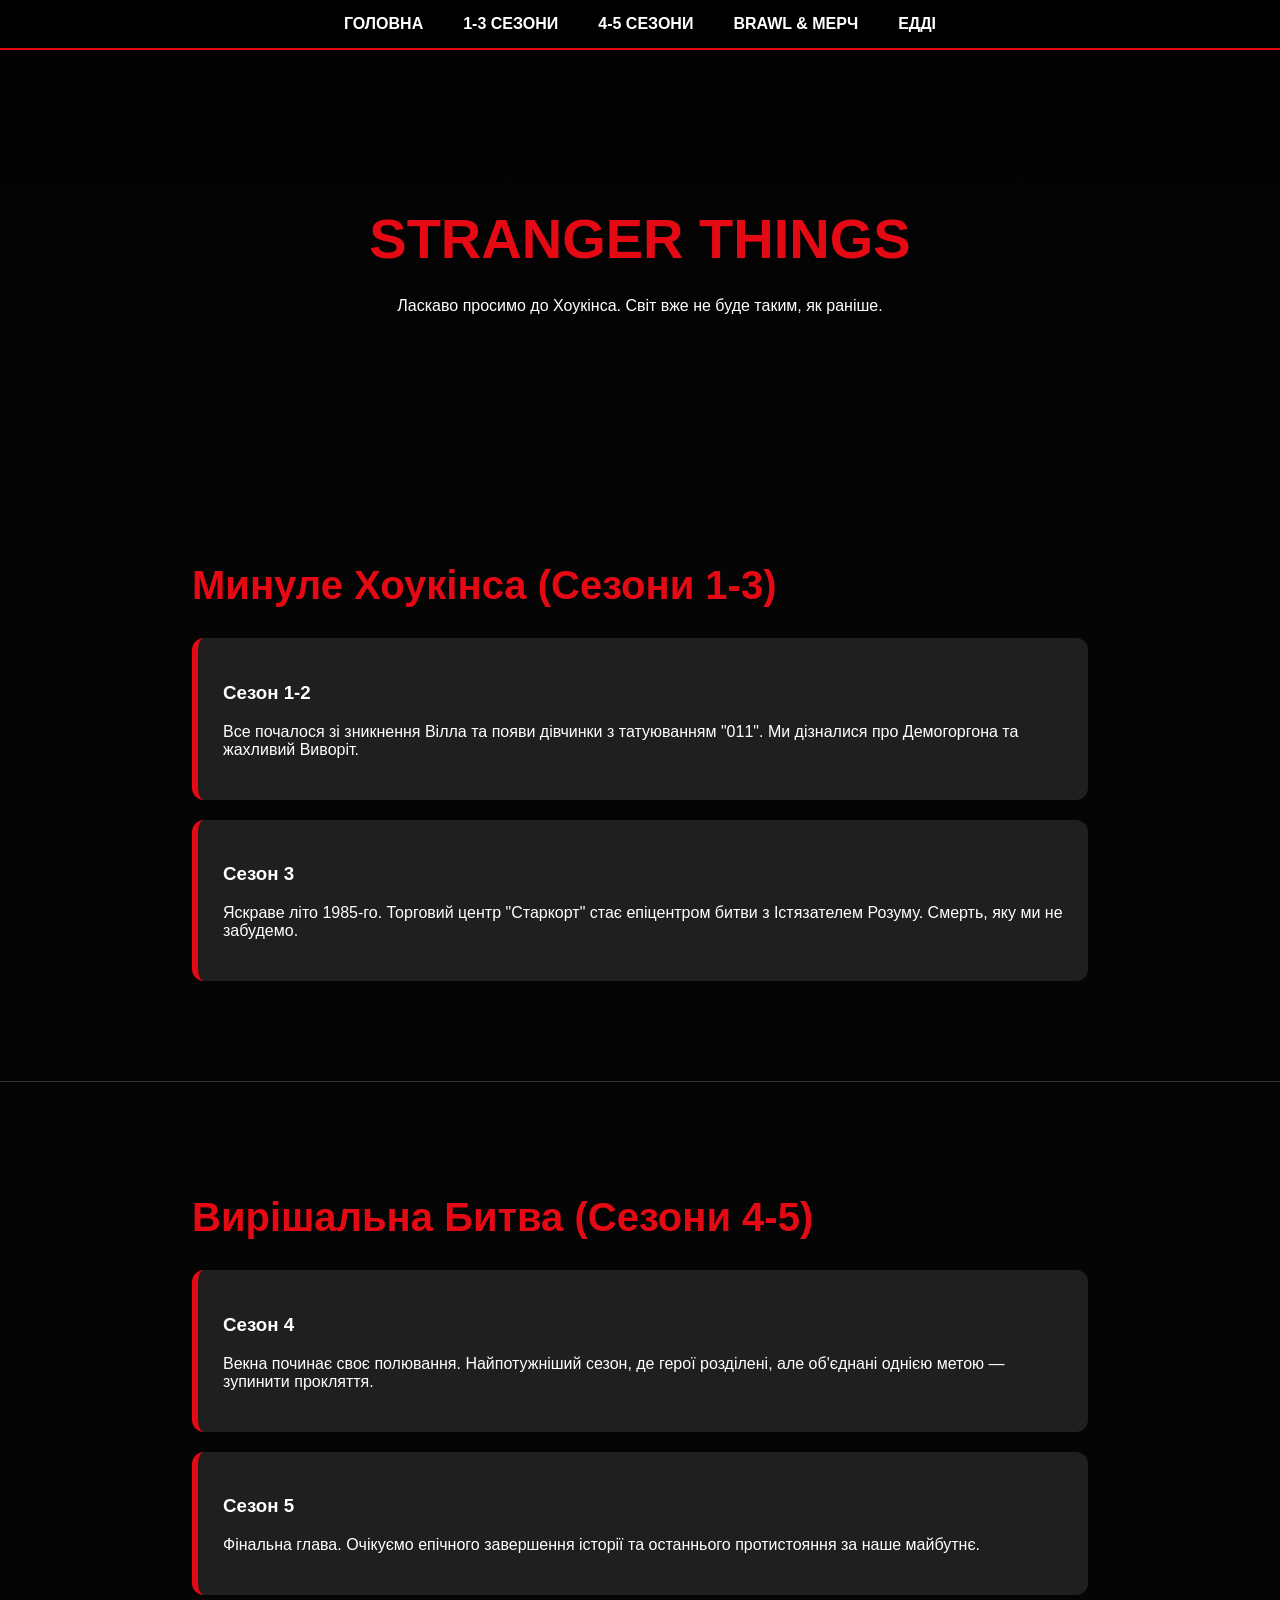
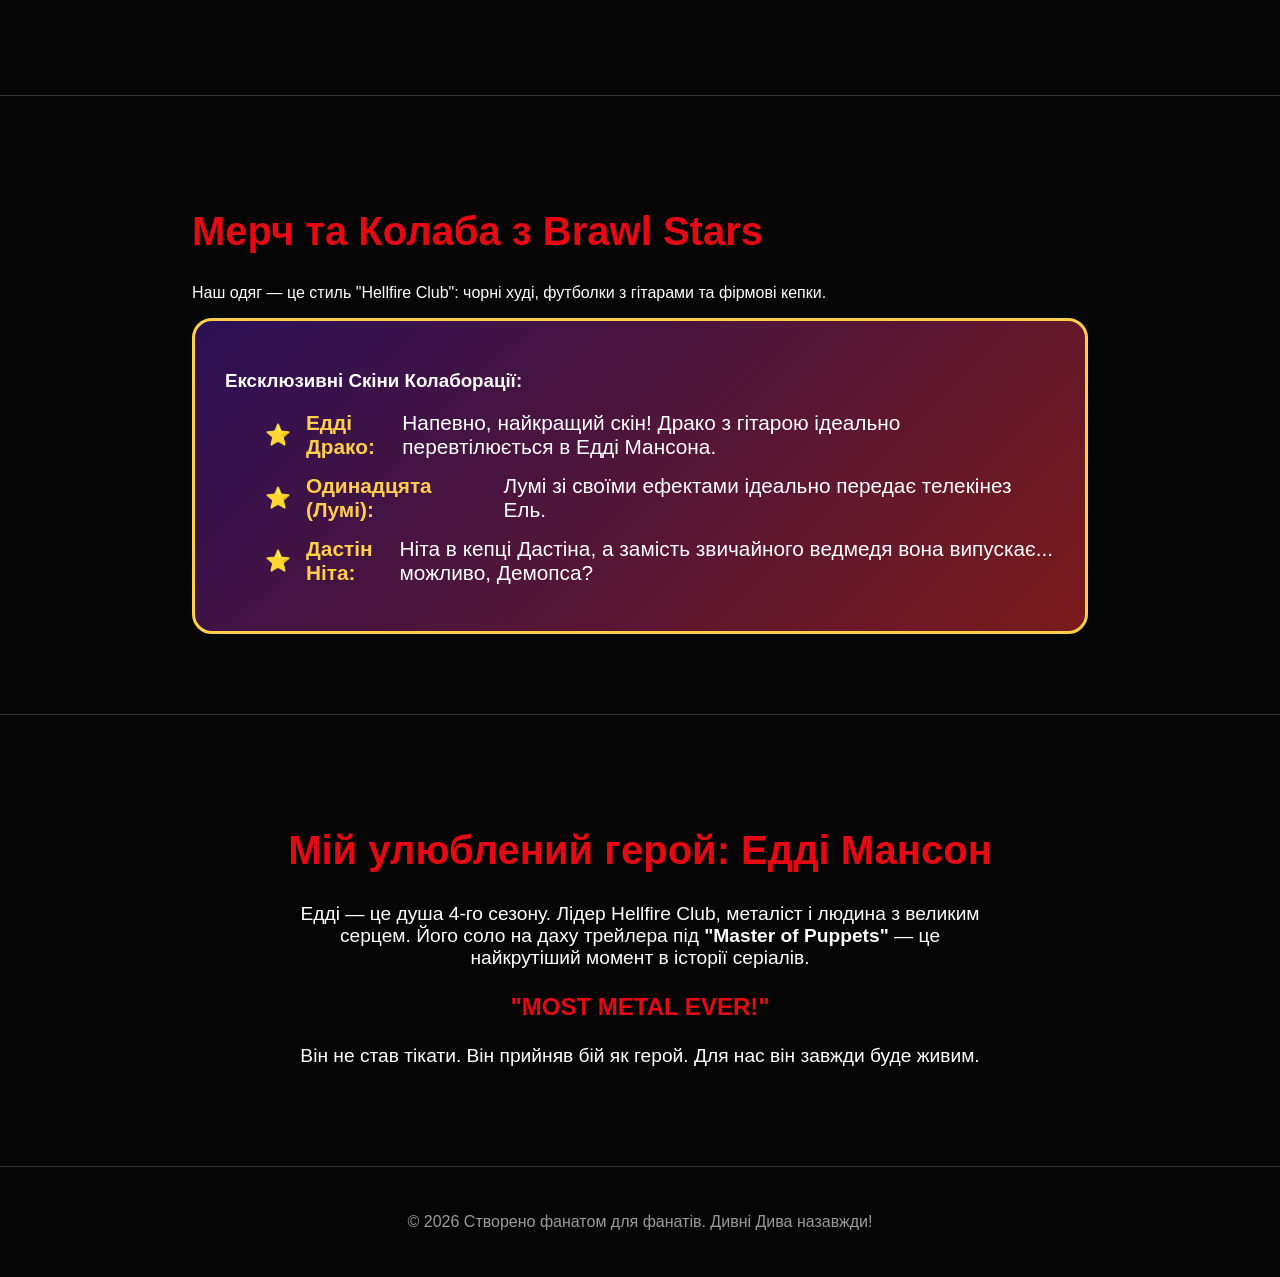
==== index.html @ 2691e626 "Add files via upload" ====
<!DOCTYPE html>
<html lang="uk">
<head>
    <meta charset="UTF-8">
    <meta name="viewport" content="width=device-width, initial-scale=1.0">
    <title>Stranger Things x Brawl Stars</title>
    <style>
        :root {
            --st-red: #e50914;
            --st-black: #050505;
            --st-gray: #1f1f1f;
        }

        body {
            font-family: 'Oswald', sans-serif;
            background-color: var(--st-black);
            color: white;
            margin: 0;
            scroll-behavior: smooth;
        }

        /* Навігація */
        nav {
            background: rgba(0,0,0,0.9);
            padding: 15px;
            position: sticky;
            top: 0;
            display: flex;
            justify-content: center;
            border-bottom: 2px solid var(--st-red);
            z-index: 100;
        }

        nav a {
            color: white;
            text-decoration: none;
            margin: 0 20px;
            font-weight: bold;
            text-transform: uppercase;
            transition: 0.3s;
        }

        nav a:hover { color: var(--st-red); }

        header {
            height: 400px;
            background: linear-gradient(to bottom, rgba(0,0,0,0.5), var(--st-black)), 
                        url('https://images.unsplash.com/photo-1594909122845-11baa439b7bf?q=80&w=2070');
            background-size: cover;
            display: flex;
            flex-direction: column;
            align-items: center;
            justify-content: center;
            text-align: center;
        }

        section { padding: 80px 15%; border-bottom: 1px solid #333; }

        h1 { font-size: 3.5rem; color: var(--st-red); margin-bottom: 10px; }
        h2 { font-size: 2.5rem; color: var(--st-red); margin-bottom: 30px; }

        .card {
            background: var(--st-gray);
            padding: 25px;
            border-radius: 12px;
            border-left: 6px solid var(--st-red);
            margin-bottom: 20px;
        }

        /* Стиль для Бравла */
        .brawl-box {
            background: linear-gradient(135deg, #2b1055, #7a1b1b);
            padding: 30px;
            border-radius: 20px;
            border: 3px solid #ffce4b;
        }

        .skin-item {
            font-size: 1.3rem;
            margin: 15px 0;
            list-style: none;
            display: flex;
            align-items: center;
        }

        .skin-item::before {
            content: '⭐';
            margin-right: 15px;
        }

        .highlight { color: #ffce4b; font-weight: bold; }

        /* Едді Зона */
        .eddie-section {
            background: url('https://www.transparenttextures.com/patterns/carbon-fibre.png');
            text-align: center;
        }

        .guitar-icon { font-size: 50px; display: block; margin-bottom: 20px; }

        footer { text-align: center; padding: 30px; opacity: 0.6; }
    </style>
</head>
<body>

<nav>
    <a href="#home">Головна</a>
    <a href="#early">1-3 Сезони</a>
    <a href="#late">4-5 Сезони</a>
    <a href="#collab">Brawl & Мерч</a>
    <a href="#eddie">Едді</a>
</nav>

<header id="home">
    <h1>STRANGER THINGS</h1>
    <p>Ласкаво просимо до Хоукінса. Світ вже не буде таким, як раніше.</p>
</header>

<section id="early">
    <h2>Минуле Хоукінса (Сезони 1-3)</h2>
    <div class="card">
        <h3>Сезон 1-2</h3>
        <p>Все почалося зі зникнення Вілла та появи дівчинки з татуюванням "011". Ми дізналися про Демогоргона та жахливий Виворіт.</p>
    </div>
    <div class="card">
        <h3>Сезон 3</h3>
        <p>Яскраве літо 1985-го. Торговий центр "Старкорт" стає епіцентром битви з Істязателем Розуму. Смерть, яку ми не забудемо.</p>
    </div>
</section>

<section id="late">
    <h2>Вирішальна Битва (Сезони 4-5)</h2>
    <div class="card">
        <h3>Сезон 4</h3>
        <p>Векна починає своє полювання. Найпотужніший сезон, де герої розділені, але об'єднані однією метою — зупинити прокляття.</p>
    </div>
    <div class="card">
        <h3>Сезон 5</h3>
        <p>Фінальна глава. Очікуємо епічного завершення історії та останнього протистояння за наше майбутнє.</p>
    </div>
</section>

<section id="collab">
    <h2> Мерч та Колаба з Brawl Stars</h2>
    <p>Наш одяг — це стиль "Hellfire Club": чорні худі, футболки з гітарами та фірмові кепки.</p>
    
    <div class="brawl-box">
        <h3>Ексклюзивні Скіни Колаборації:</h3>
        <ul>
            <li class="skin-item"><span class="highlight">Едді Драко:</span> Напевно, найкращий скін! Драко з гітарою ідеально перевтілюється в Едді Мансона.</li>
            <li class="skin-item"><span class="highlight">Одинадцята (Лумі):</span> Лумі зі своїми ефектами ідеально передає телекінез Ель.</li>
            <li class="skin-item"><span class="highlight">Дастін Ніта:</span> Ніта в кепці Дастіна, а замість звичайного ведмедя вона випускає... можливо, Демопса?</li>
        </ul>
    </div>
</section>

<section id="eddie" class="eddie-section">
    <span class="guitar-icon"></span>
    <h2>Мій улюблений герой: Едді Мансон</h2>
    <div style="max-width: 700px; margin: auto; font-size: 1.2rem;">
        <p>Едді — це душа 4-го сезону. Лідер Hellfire Club, металіст і людина з великим серцем. Його соло на даху трейлера під <b>"Master of Puppets"</b> — це найкрутіший момент в історії серіалів.</p>
        <p style="color: var(--st-red); font-weight: bold; font-size: 1.5rem;">"MOST METAL EVER!"</p>
        <p>Він не став тікати. Він прийняв бій як герой. Для нас він завжди буде живим.</p>
    </div>
</section>

<footer>
    <p>© 2026 Створено фанатом для фанатів. Дивні Дива назавжди!</p>
</footer>

</body>
</html>
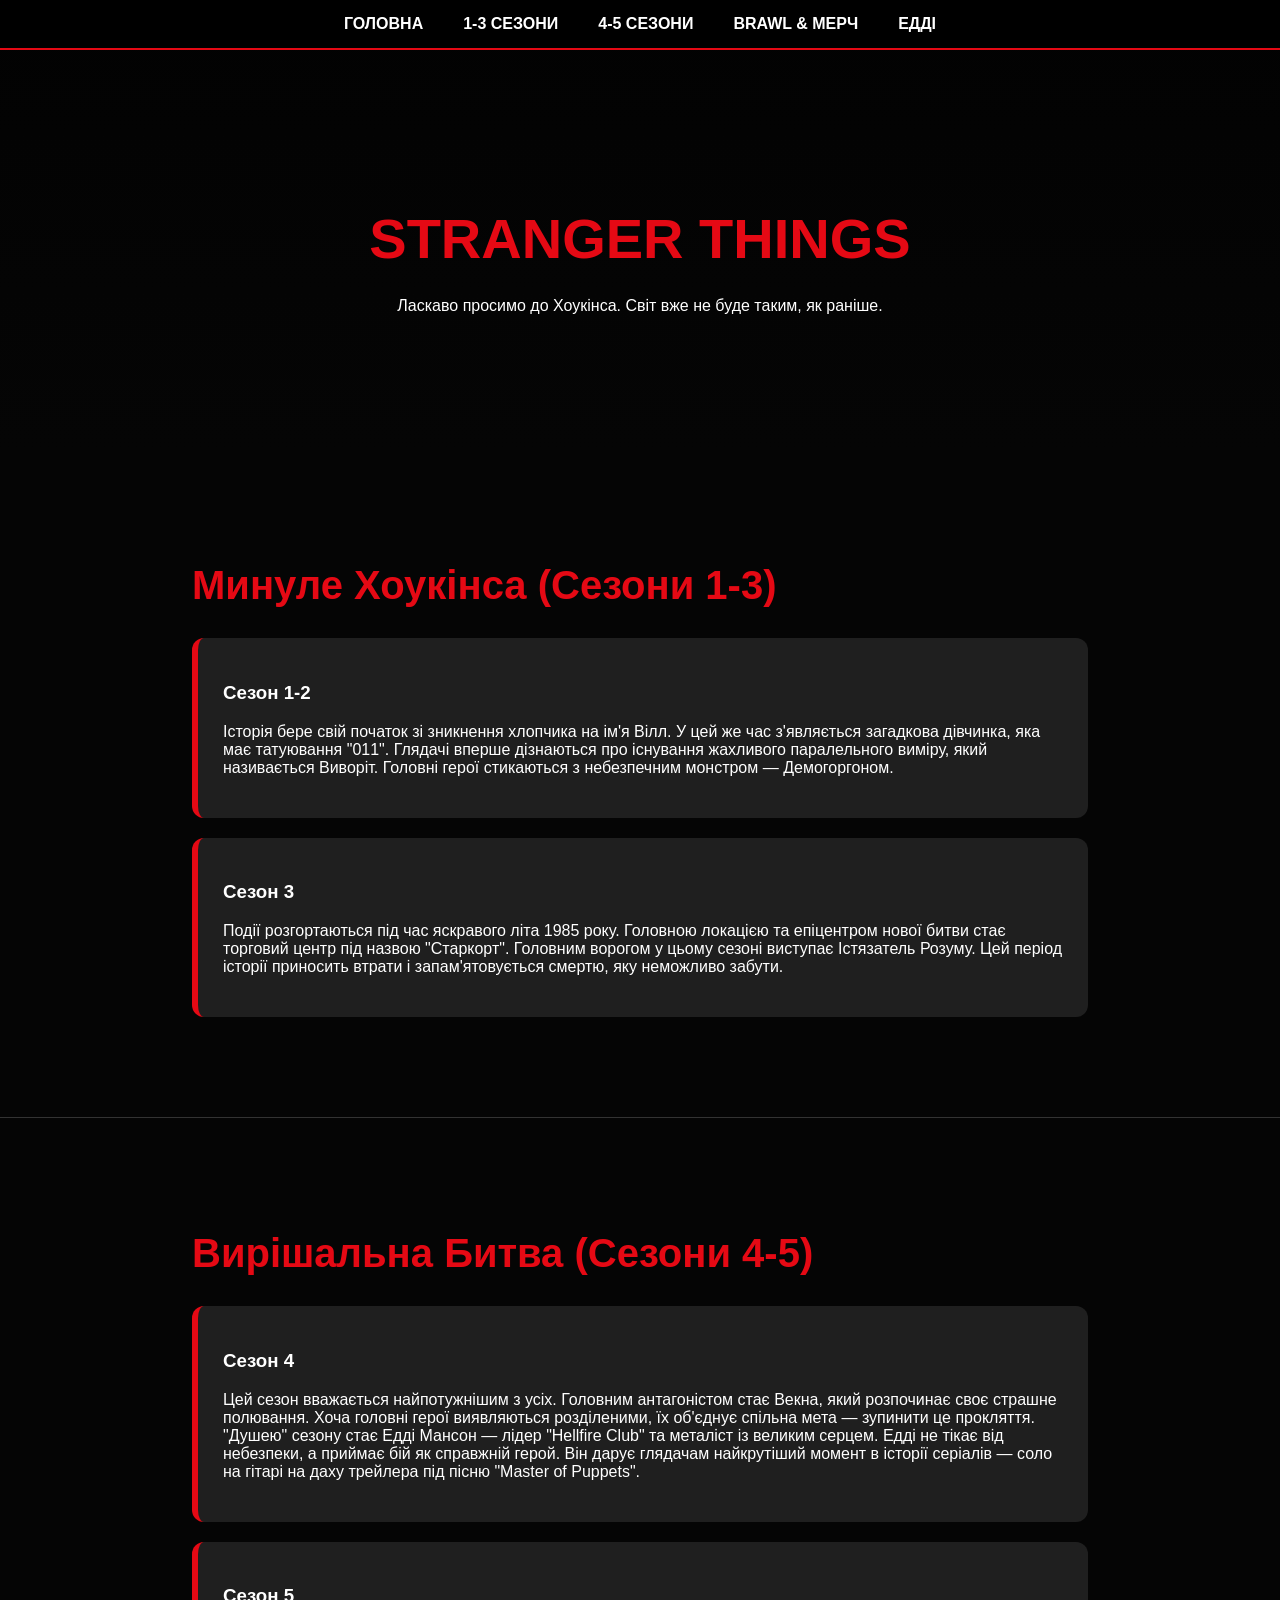
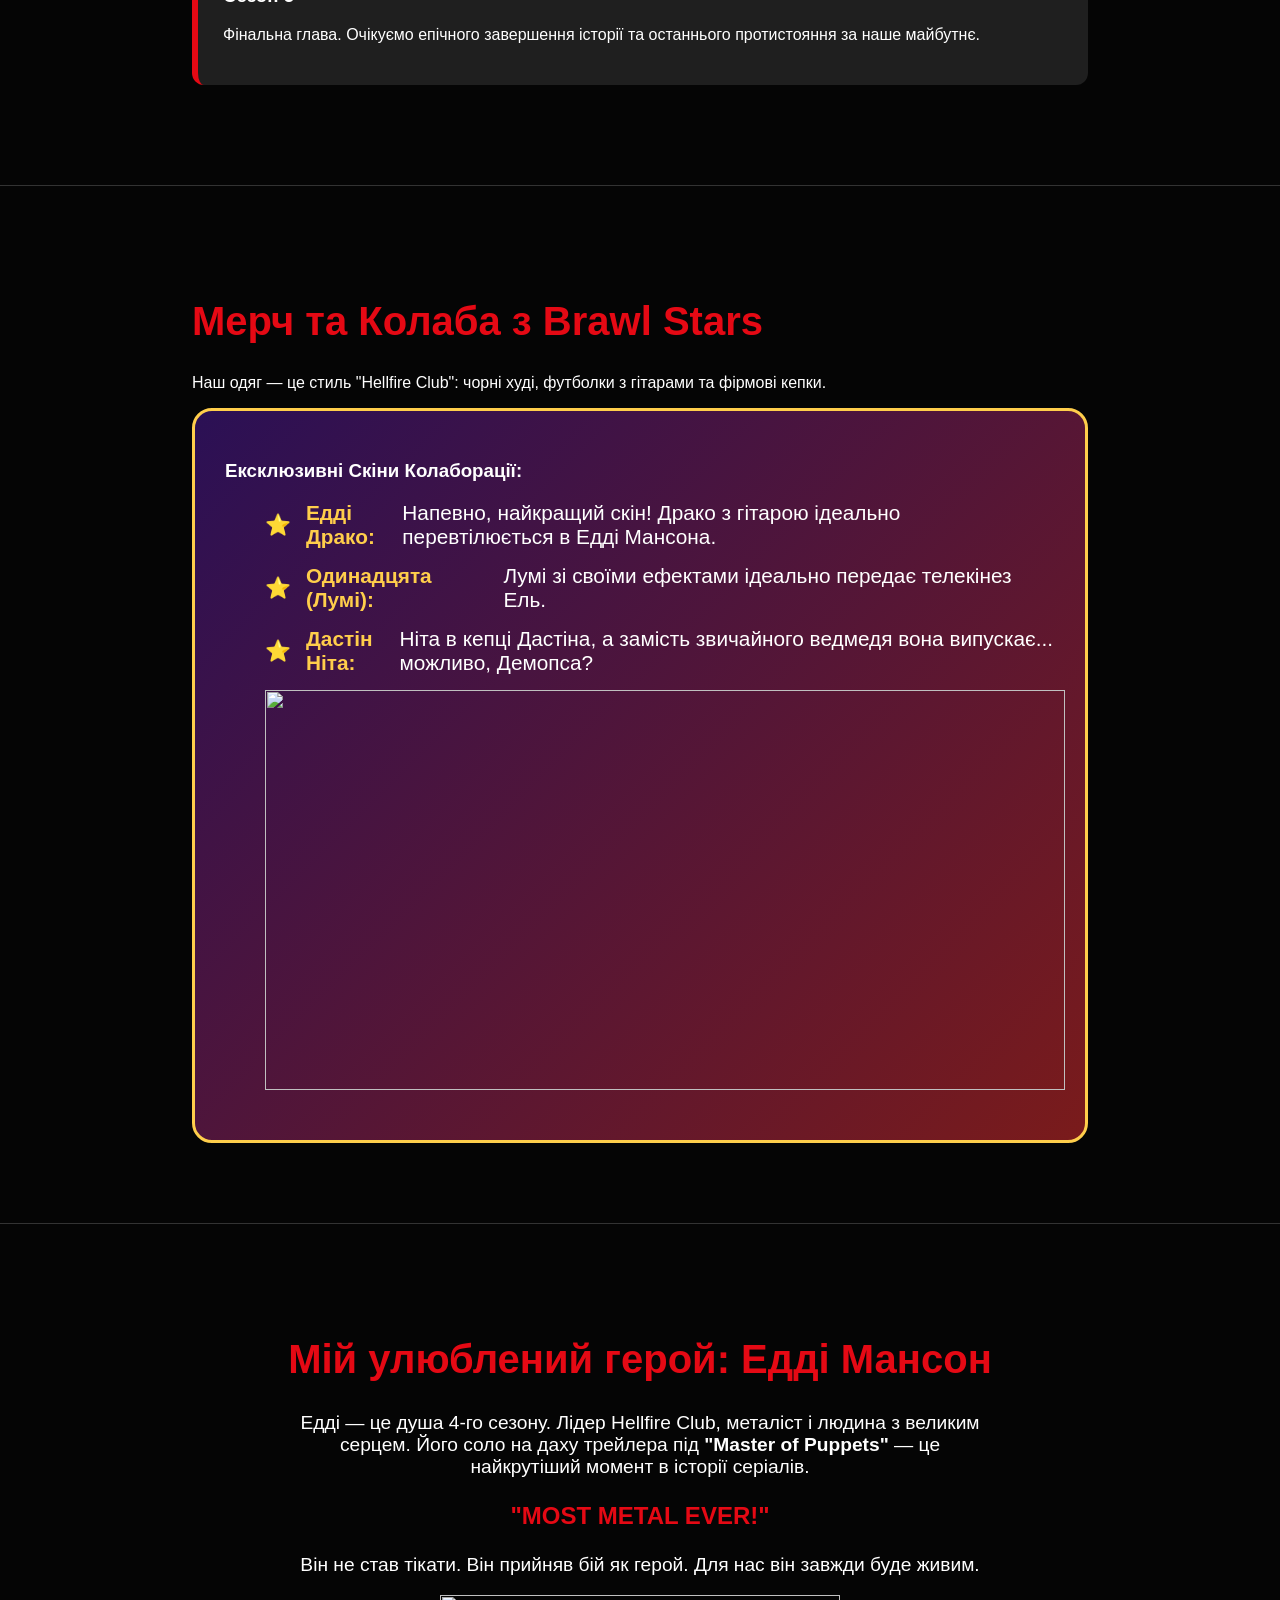
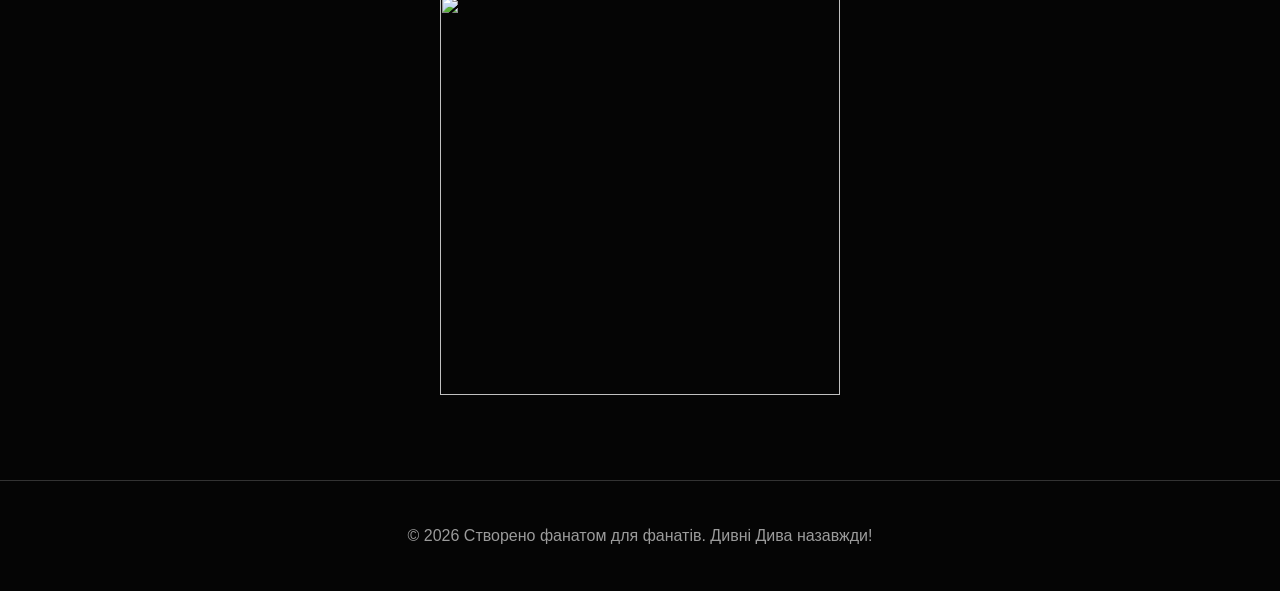
==== commit 6477df0c: "Add files via upload" ====
--- a/index.html
+++ b/index.html
@@ -45,7 +45,7 @@
         header {
             height: 400px;
             background: linear-gradient(to bottom, rgba(0,0,0,0.5), var(--st-black)), 
-                        url('https://images.unsplash.com/photo-1594909122845-11baa439b7bf?q=80&w=2070');
+                        url(https://occ-0-8407-2218.1.nflxso.net/dnm/api/v6/6AYY37jfdO6hpXcMjf9Yu5cnmO0/AAAABbmDI9jYYnoADD0W-DRS1ltA_BO9ZXpaGsivRFr8CGFCT499RUujuqmrO7-R4BGBw9mdPlwL9SASXP5gduhimLWqDbbh1HLvOdeI.jpg?r=9db);
             background-size: cover;
             display: flex;
             flex-direction: column;
@@ -120,11 +120,23 @@
     <h2>Минуле Хоукінса (Сезони 1-3)</h2>
     <div class="card">
         <h3>Сезон 1-2</h3>
-        <p>Все почалося зі зникнення Вілла та появи дівчинки з татуюванням "011". Ми дізналися про Демогоргона та жахливий Виворіт.</p>
+        <p>Історія бере свій початок зі зникнення хлопчика на ім'я Вілл.
+
+У цей же час з'являється загадкова дівчинка, яка має татуювання "011".
+
+Глядачі вперше дізнаються про існування жахливого паралельного виміру, який називається Виворіт.
+
+Головні герої стикаються з небезпечним монстром — Демогоргоном.</p>
     </div>
     <div class="card">
         <h3>Сезон 3</h3>
-        <p>Яскраве літо 1985-го. Торговий центр "Старкорт" стає епіцентром битви з Істязателем Розуму. Смерть, яку ми не забудемо.</p>
+        <p>Події розгортаються під час яскравого літа 1985 року.
+
+Головною локацією та епіцентром нової битви стає торговий центр під назвою "Старкорт".
+
+Головним ворогом у цьому сезоні виступає Істязатель Розуму.
+
+Цей період історії приносить втрати і запам'ятовується смертю, яку неможливо забути.</p>
     </div>
 </section>
 
@@ -132,7 +144,17 @@
     <h2>Вирішальна Битва (Сезони 4-5)</h2>
     <div class="card">
         <h3>Сезон 4</h3>
-        <p>Векна починає своє полювання. Найпотужніший сезон, де герої розділені, але об'єднані однією метою — зупинити прокляття.</p>
+        <p>Цей сезон вважається найпотужнішим з усіх.
+
+Головним антагоністом стає Векна, який розпочинає своє страшне полювання.
+
+Хоча головні герої виявляються розділеними, їх об'єднує спільна мета — зупинити це прокляття.
+
+"Душею" сезону стає Едді Мансон — лідер "Hellfire Club" та металіст із великим серцем.
+
+Едді не тікає від небезпеки, а приймає бій як справжній герой.
+
+Він дарує глядачам найкрутіший момент в історії серіалів — соло на гітарі на даху трейлера під пісню "Master of Puppets".</p>
     </div>
     <div class="card">
         <h3>Сезон 5</h3>
@@ -150,6 +172,7 @@
             <li class="skin-item"><span class="highlight">Едді Драко:</span> Напевно, найкращий скін! Драко з гітарою ідеально перевтілюється в Едді Мансона.</li>
             <li class="skin-item"><span class="highlight">Одинадцята (Лумі):</span> Лумі зі своїми ефектами ідеально передає телекінез Ель.</li>
             <li class="skin-item"><span class="highlight">Дастін Ніта:</span> Ніта в кепці Дастіна, а замість звичайного ведмедя вона випускає... можливо, Демопса?</li>
+            <img src="https://preview.redd.it/stranger-things-skins-v0-bx9aprpgm54g1.jpeg?auto=webp&s=f1861b5e12c655761223ca1a45a144e5ffcb5723" width="800px "height=400px>
         </ul>
     </div>
 </section>
@@ -161,6 +184,7 @@
         <p>Едді — це душа 4-го сезону. Лідер Hellfire Club, металіст і людина з великим серцем. Його соло на даху трейлера під <b>"Master of Puppets"</b> — це найкрутіший момент в історії серіалів.</p>
         <p style="color: var(--st-red); font-weight: bold; font-size: 1.5rem;">"MOST METAL EVER!"</p>
         <p>Він не став тікати. Він прийняв бій як герой. Для нас він завжди буде живим.</p>
+        <img src="https://bug.org.ua/wp-content/uploads/2025/10/1217dfc2dafecc10160810c6e481572d.jpg" width="400px" height="400px">
     </div>
 </section>
 
